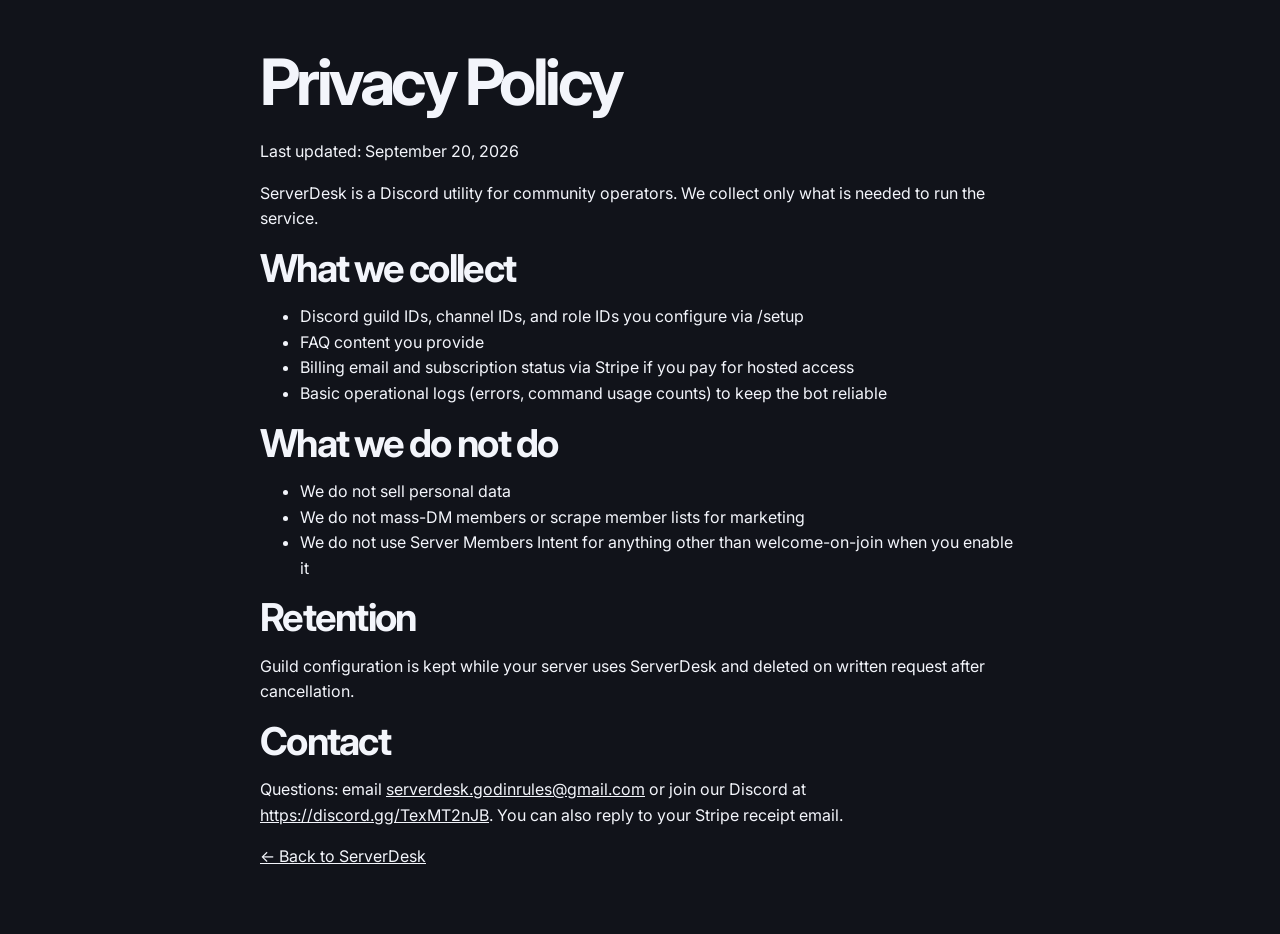
==== privacy.html @ 5774e43e "Ship landing audit fixes: clearer hero, hosted setup steps, trust footer - Hero: paid courses/cohort" ====
<!doctype html>
<html lang="en"><head><meta charset="utf-8"><meta name="viewport" content="width=device-width, initial-scale=1">
<title>ServerDesk Privacy Policy</title>
<link rel="preconnect" href="https://fonts.googleapis.com">
<link rel="preconnect" href="https://fonts.gstatic.com" crossorigin>
<link href="https://fonts.googleapis.com/css2?family=Inter:wght@400;500;600;700;800&display=swap" rel="stylesheet">
<link rel="stylesheet" href="styles.css"></head>
<body><main class="container narrow" style="padding:48px 0">
<h1>Privacy Policy</h1>
<p>Last updated: September 20, 2026</p>
<p>ServerDesk is a Discord utility for community operators. We collect only what is needed to run the service.</p>
<h2>What we collect</h2>
<ul>
<li>Discord guild IDs, channel IDs, and role IDs you configure via /setup</li>
<li>FAQ content you provide</li>
<li>Billing email and subscription status via Stripe if you pay for hosted access</li>
<li>Basic operational logs (errors, command usage counts) to keep the bot reliable</li>
</ul>
<h2>What we do not do</h2>
<ul>
<li>We do not sell personal data</li>
<li>We do not mass-DM members or scrape member lists for marketing</li>
<li>We do not use Server Members Intent for anything other than welcome-on-join when you enable it</li>
</ul>
<h2>Retention</h2>
<p>Guild configuration is kept while your server uses ServerDesk and deleted on written request after cancellation.</p>
<h2>Contact</h2>
<p>Questions: email <a href="mailto:serverdesk.godinrules@gmail.com">serverdesk.godinrules@gmail.com</a> or join our Discord at <a href="https://discord.gg/TexMT2nJB">https://discord.gg/TexMT2nJB</a>. You can also reply to your Stripe receipt email.</p>
<p><a href="/">← Back to ServerDesk</a></p>
</main></body></html>
---- styles.css ----
@import url('https://fonts.googleapis.com/css2?family=Inter:wght@400;500;600;700;800&display=swap');

:root {
  --bg: #11131a;
  --bg-soft: #171a24;
  --surface: #202431;
  --surface-raised: #262b3a;
  --text: #f3f5fb;
  --muted: #a9b0c2;
  --subtle: #7f879c;
  --line: rgba(211, 218, 239, .12);
  --purple: #9b8afb;
  --purple-bright: #b8a9ff;
  --blue: #7eacff;
  --green: #7ed9ba;
  --max-width: 1120px;
}

* { box-sizing: border-box; }
html { scroll-behavior: smooth; }
body {
  margin: 0;
  background: var(--bg);
  color: var(--text);
  font-family: Inter, ui-sans-serif, system-ui, -apple-system, BlinkMacSystemFont, "Segoe UI", sans-serif;
  line-height: 1.6;
  -webkit-font-smoothing: antialiased;
}
a { color: inherit; }
.container { width: min(var(--max-width), calc(100% - 48px)); margin: 0 auto; }
.narrow { max-width: 760px; }

.site-header { border-bottom: 1px solid var(--line); }
.nav-wrap, .footer-wrap { display: flex; align-items: center; justify-content: space-between; min-height: 76px; }
.brand { display: inline-flex; align-items: center; gap: 10px; color: var(--text); font-weight: 750; letter-spacing: -.02em; text-decoration: none; }
.brand-mark { display: grid; place-items: center; width: 30px; height: 30px; border-radius: 9px; background: var(--purple); color: #171424; font-size: 17px; font-weight: 900; }
.nav-link, .text-link { color: var(--muted); text-decoration: none; font-size: .92rem; }
.nav-link:hover, .text-link:hover { color: var(--text); }

.hero { padding: 72px 0 96px; overflow: hidden; }
.hero-grid { display: grid; grid-template-columns: minmax(0, 1fr) minmax(360px, .86fr); align-items: center; gap: 76px; }
.eyebrow { margin: 0 0 16px; color: var(--purple-bright); font-size: .76rem; font-weight: 800; letter-spacing: .12em; text-transform: uppercase; }
.status-dot { display: inline-block; width: 7px; height: 7px; margin: 0 8px 1px 0; border-radius: 50%; background: var(--green); box-shadow: 0 0 0 4px rgba(126, 217, 186, .1); }
h1, h2, h3, p { margin-top: 0; }
h1 { max-width: 680px; margin-bottom: 24px; font-size: clamp(2.6rem, 5vw, 4rem); line-height: 1.05; letter-spacing: -.055em; }
h2 { margin-bottom: 16px; font-size: clamp(2rem, 3vw, 3rem); line-height: 1.05; letter-spacing: -.045em; }
h3 { margin-bottom: 8px; font-size: 1.05rem; letter-spacing: -.02em; }
.accent-text { color: var(--purple-bright); }
.lede { max-width: 570px; margin-bottom: 32px; color: var(--muted); font-size: 1.16rem; line-height: 1.65; }
.hero-actions { display: flex; align-items: center; flex-wrap: wrap; gap: 22px; }
.button { display: inline-flex; align-items: center; justify-content: center; gap: 14px; min-height: 50px; padding: 13px 20px; border: 1px solid transparent; border-radius: 10px; font-weight: 750; text-decoration: none; transition: transform .2s ease, background .2s ease, border-color .2s ease; }
.button:hover { transform: translateY(-2px); }
.button-primary { background: var(--purple); color: #171424; box-shadow: 0 10px 25px rgba(155, 138, 251, .14); }
.button-primary:hover { background: var(--purple-bright); }
.button-light { background: var(--text); color: #171424; }
.button-light:hover { background: white; }
.fine-print { margin: 16px 0 0; color: var(--subtle); font-size: .8rem; }

.product-card { position: relative; padding: 0 22px 22px; border: 1px solid var(--line); border-radius: 16px; background: var(--surface); box-shadow: 0 25px 80px rgba(0, 0, 0, .24); transform: rotate(1.5deg); }
.product-card::after { position: absolute; z-index: -1; right: -16px; bottom: -16px; width: 75%; height: 75%; border: 1px solid rgba(155, 138, 251, .14); border-radius: 16px; content: ""; }
.card-window-bar { display: flex; align-items: center; gap: 7px; height: 52px; border-bottom: 1px solid var(--line); color: var(--subtle); font-size: .76rem; }
.window-dot { width: 8px; height: 8px; border-radius: 50%; }
.window-dot.red { background: #e48195; }.window-dot.yellow { background: #e8c177; }.window-dot.green { background: #83d4ae; }
.window-title { margin-left: 11px; font-weight: 650; }
.message { display: flex; gap: 12px; padding: 19px 0 0; font-size: .84rem; }
.message p { margin: 3px 0 0; color: var(--muted); line-height: 1.5; }
.message b { color: var(--purple-bright); font-weight: 650; }
.message strong { font-size: .81rem; }.message-time { margin-left: 7px; color: var(--subtle); font-size: .67rem; }
.message-muted { opacity: .86; }.message-reply { padding-bottom: 20px; }
.avatar { display: grid; flex: 0 0 30px; place-items: center; width: 30px; height: 30px; border-radius: 9px; color: #171424; font-size: .78rem; font-weight: 850; }
.avatar-purple { background: var(--purple); }.avatar-blue { background: var(--blue); }
.command-bar { display: flex; align-items: center; gap: 9px; padding: 11px 12px; border: 1px solid var(--line); border-radius: 8px; color: var(--subtle); font-size: .74rem; }
.command-icon { color: var(--purple-bright); font-size: 1rem; }.command-hint { margin-left: auto; color: var(--purple-bright); }

.section { padding: 112px 0; }.section-soft { background: var(--bg-soft); }
.section-heading { max-width: 650px; margin-bottom: 46px; }.section-heading > p:last-child, .section-intro, .audience-grid p:not(.eyebrow) { color: var(--muted); font-size: 1.05rem; }
.feature-grid { display: grid; grid-template-columns: repeat(4, 1fr); gap: 16px; }
.feature-card { padding: 24px; border: 1px solid var(--line); border-radius: 13px; background: rgba(255, 255, 255, .018); }.feature-card p { margin-bottom: 0; color: var(--muted); font-size: .92rem; line-height: 1.65; }
.icon { display: grid; place-items: center; width: 38px; height: 38px; margin-bottom: 28px; border-radius: 10px; background: rgba(155, 138, 251, .13); color: var(--purple-bright); font-weight: 800; }.icon-faq { font-family: Georgia, serif; font-size: 1.3rem; }.icon-ask { color: var(--blue); background: rgba(126, 172, 255, .12); }.icon-setup { color: var(--green); background: rgba(126, 217, 186, .12); }
code { padding: 2px 6px; border-radius: 5px; background: rgba(155, 138, 251, .12); color: var(--purple-bright); font-family: ui-monospace, SFMono-Regular, Menlo, monospace; font-size: .88em; }

.two-column { display: grid; grid-template-columns: .9fr 1fr; gap: 100px; align-items: center; }.section-intro { max-width: 490px; }
.boundary-list { border-top: 1px solid var(--line); }.boundary-item { display: flex; align-items: center; gap: 14px; padding: 17px 0; border-bottom: 1px solid var(--line); color: var(--muted); font-size: .95rem; }.check { display: grid; flex: 0 0 22px; place-items: center; width: 22px; height: 22px; border-radius: 50%; background: rgba(126, 217, 186, .12); color: var(--green); font-size: .8rem; font-weight: 800; }
.audience-grid { display: grid; grid-template-columns: 1.1fr .9fr; gap: 100px; align-items: center; }.audience-grid h2 { max-width: 520px; }.audience-grid p:not(.eyebrow) { max-width: 580px; }.audience-grid .eyebrow { color: var(--purple-bright); font-size: .76rem; font-weight: 800; letter-spacing: .12em; text-transform: uppercase; }.not-for-box { padding: 28px; border-left: 2px solid rgba(155, 138, 251, .6); background: rgba(255, 255, 255, .025); }.not-for-box p:not(.eyebrow) { margin-bottom: 0; font-size: .95rem; }

.pricing-section { padding-top: 0; }.pricing-card { display: grid; grid-template-columns: 1fr auto auto; align-items: center; gap: 42px; padding: 40px; border: 1px solid rgba(155, 138, 251, .4); border-radius: 16px; background: linear-gradient(120deg, rgba(155, 138, 251, .11), rgba(255, 255, 255, .025)); }.pricing-card h2 { margin-bottom: 8px; }.pricing-description { margin: 0; color: var(--muted); font-size: .93rem; }.price-block { display: flex; align-items: center; gap: 8px; white-space: nowrap; }.price { font-size: 3rem; font-weight: 800; letter-spacing: -.06em; }.per { color: var(--muted); font-size: .82rem; line-height: 1.3; }.pricing-cta { display: flex; flex-direction: column; align-items: flex-start; gap: 0; }.pricing-cta .fine-print { margin-top: 10px; max-width: 280px; }.self-host { margin: 17px 0 0; color: var(--subtle); text-align: center; font-size: .82rem; }.support-line { margin: 12px 0 0; color: var(--subtle); text-align: center; font-size: .82rem; }.support-line a { color: var(--muted); text-decoration: underline; text-underline-offset: 2px; }.support-line a:hover { color: var(--text); }
.getting-started { padding-top: 40px; }.steps { margin: 0 0 30px; padding: 0; list-style: none; }.steps li { display: flex; gap: 22px; padding: 19px 0; border-bottom: 1px solid var(--line); }.steps li > span { color: var(--purple-bright); font-family: ui-monospace, monospace; font-size: .8rem; }.steps strong { font-size: .97rem; }.steps p { margin: 3px 0 0; color: var(--muted); font-size: .88rem; }
.final-cta { padding: 96px 0; background: #242039; text-align: center; }.final-cta-inner h2 { margin: 0 auto 28px; max-width: 650px; }.final-cta .eyebrow { color: var(--purple-bright); }.final-cta .fine-print { margin-top: 14px; }
.site-footer { border-top: 1px solid var(--line); padding: 28px 0; }
.footer-wrap { align-items: flex-start; min-height: auto; gap: 32px; }
.footer-brand { display: flex; flex-direction: column; gap: 8px; }
.footer-made { margin: 0; color: var(--subtle); font-size: .78rem; }
.footer-meta { display: flex; flex-direction: column; gap: 6px; text-align: right; margin-left: auto; }
.footer-links, .footer-support, .footer-note { margin: 0; color: var(--subtle); font-size: .75rem; }
.footer-links a, .footer-support a { color: var(--muted); text-decoration: none; }
.footer-links a:hover, .footer-support a:hover { color: var(--text); }

@media (max-width: 900px) {
  .hero-grid { gap: 50px; }.feature-grid { grid-template-columns: repeat(2, 1fr); }.two-column, .audience-grid { gap: 55px; }.pricing-card { grid-template-columns: 1fr auto; }.pricing-card .pricing-cta { grid-column: 1 / -1; }
}
@media (max-width: 680px) {
  .container { width: min(100% - 32px, var(--max-width)); }.nav-wrap { min-height: 66px; }.nav-link { display: none; }
  .hero { padding: 56px 0 72px; }.hero-grid { display: block; }.hero-copy { margin-bottom: 62px; } h1 { font-size: clamp(2.4rem, 12vw, 3.4rem); }.lede { font-size: 1.04rem; }.hero-actions { align-items: flex-start; flex-direction: column; gap: 18px; }.product-card { margin: 0 5px; transform: none; }.product-card::after { display: none; }
  .section { padding: 78px 0; }.section-heading { margin-bottom: 30px; }.feature-grid, .two-column, .audience-grid { grid-template-columns: 1fr; gap: 34px; }.feature-card { padding: 22px; }.icon { margin-bottom: 20px; }
  .pricing-section { padding-top: 0; }.pricing-card { grid-template-columns: 1fr; gap: 24px; padding: 28px; }.pricing-card .pricing-cta { grid-column: auto; }.price-block { order: -1; }.price { font-size: 2.7rem; }.getting-started { padding-top: 28px; }.final-cta { padding: 76px 0; }.footer-wrap { align-items: flex-start; flex-direction: column; justify-content: center; gap: 18px; padding: 8px 0; }.footer-meta { text-align: left; margin-left: 0; }
}
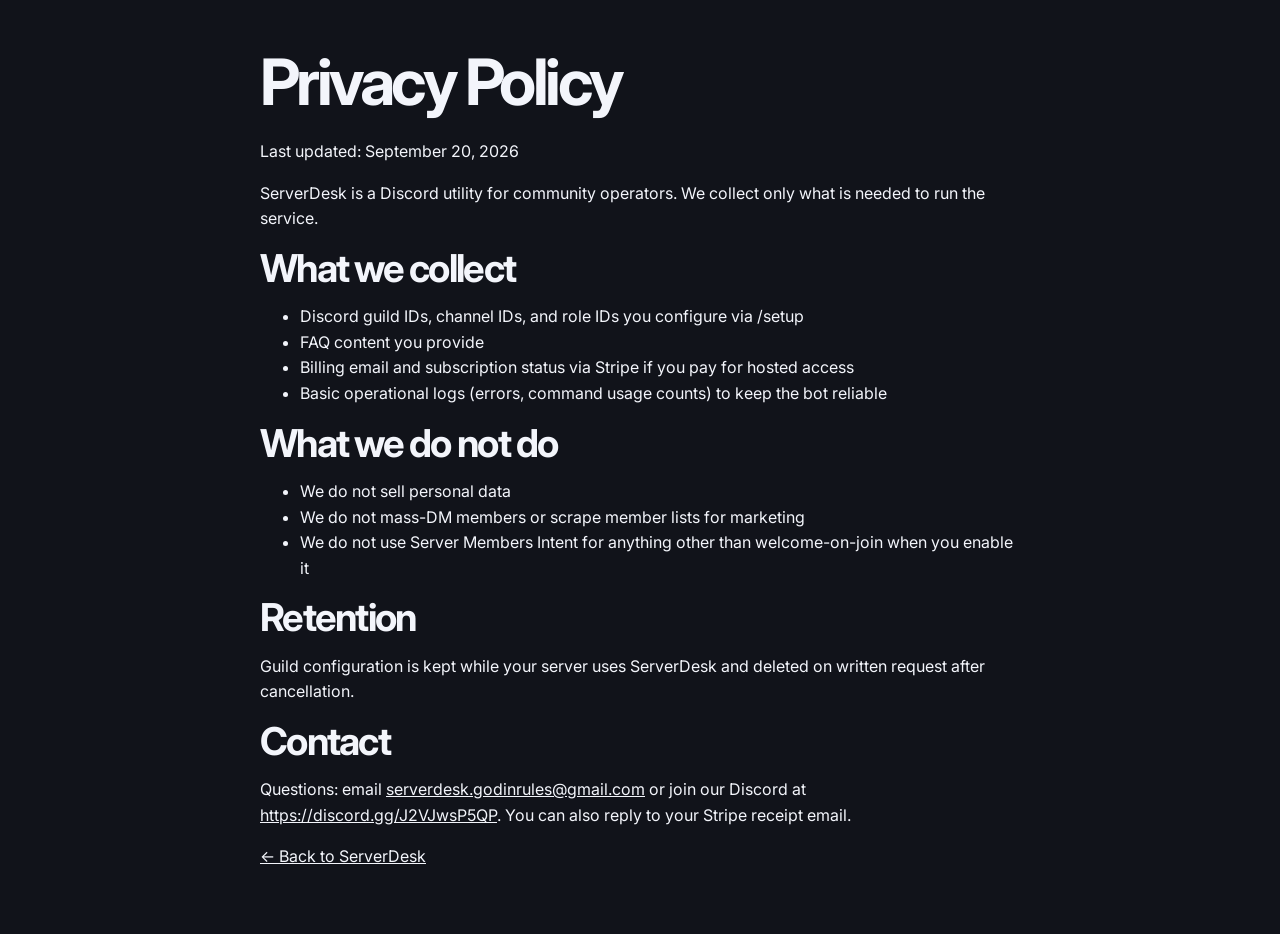
==== commit 02065ebc: "Swap Discord support invite to permanent never-expire link Replace discord.gg/TexMT2nJB (expires Oct" ====
--- a/privacy.html
+++ b/privacy.html
@@ -25,6 +25,6 @@
 <h2>Retention</h2>
 <p>Guild configuration is kept while your server uses ServerDesk and deleted on written request after cancellation.</p>
 <h2>Contact</h2>
-<p>Questions: email <a href="mailto:serverdesk.godinrules@gmail.com">serverdesk.godinrules@gmail.com</a> or join our Discord at <a href="https://discord.gg/TexMT2nJB">https://discord.gg/TexMT2nJB</a>. You can also reply to your Stripe receipt email.</p>
+<p>Questions: email <a href="mailto:serverdesk.godinrules@gmail.com">serverdesk.godinrules@gmail.com</a> or join our Discord at <a href="https://discord.gg/J2VJwsP5QP">https://discord.gg/J2VJwsP5QP</a>. You can also reply to your Stripe receipt email.</p>
 <p><a href="/">← Back to ServerDesk</a></p>
 </main></body></html>
--- a/styles.css
+++ b/styles.css
@@ -1,5 +1,3 @@
-@import url('https://fonts.googleapis.com/css2?family=Inter:wght@400;500;600;700;800&display=swap');
-
 :root {
   --bg: #11131a;
   --bg-soft: #171a24;
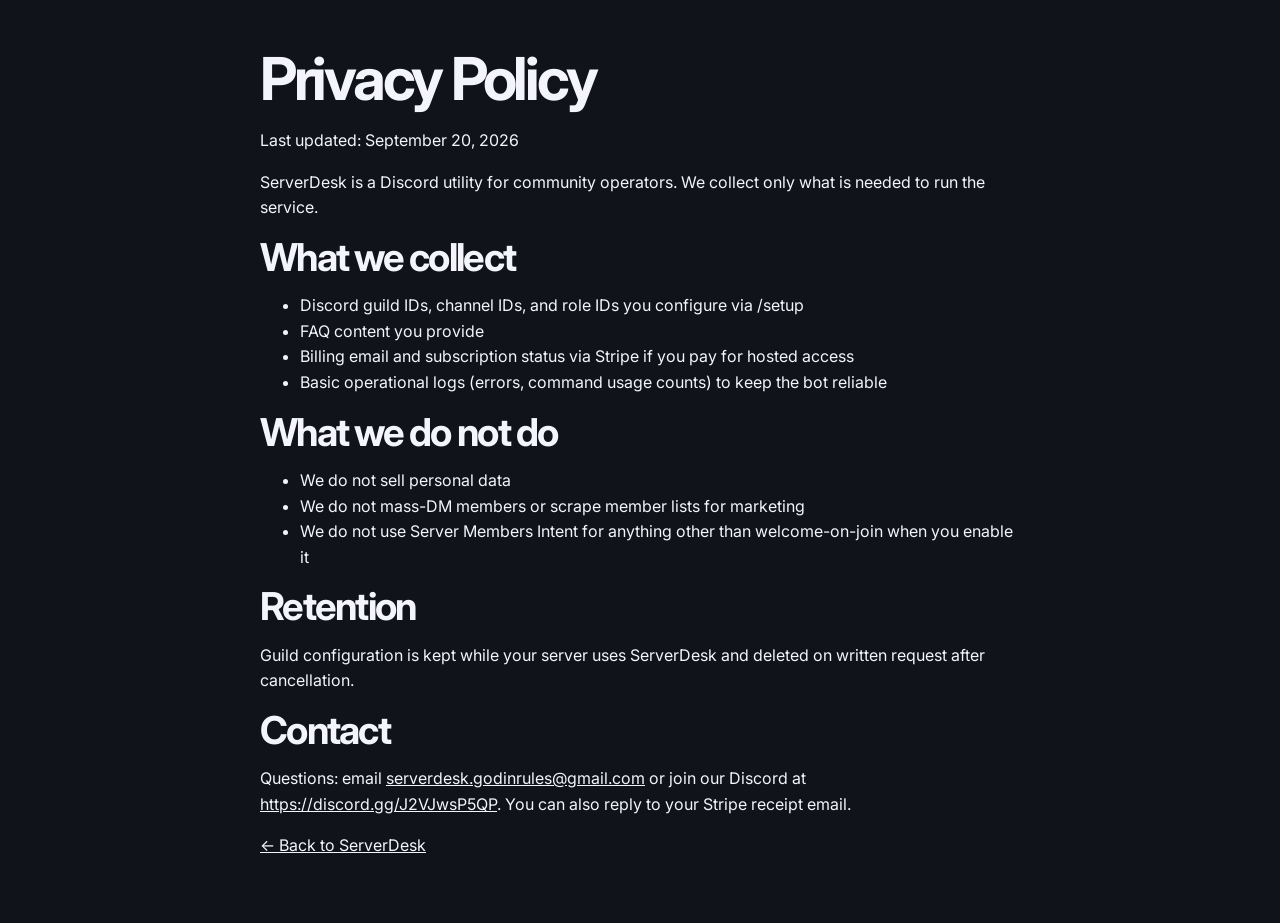
==== commit 571d7e4c: "Recheck #2: FAQ-only proof, favicon, drop dead self-host - Swap hero to tighter /faq-only crop (no D" ====
--- a/privacy.html
+++ b/privacy.html
@@ -4,6 +4,8 @@
 <link rel="preconnect" href="https://fonts.googleapis.com">
 <link rel="preconnect" href="https://fonts.gstatic.com" crossorigin>
 <link href="https://fonts.googleapis.com/css2?family=Inter:wght@400;500;600;700;800&display=swap" rel="stylesheet">
+<link rel="icon" href="/favicon.ico" sizes="any">
+<link rel="icon" href="/favicon.svg" type="image/svg+xml">
 <link rel="stylesheet" href="styles.css"></head>
 <body><main class="container narrow" style="padding:48px 0">
 <h1>Privacy Policy</h1>
--- a/styles.css
+++ b/styles.css
@@ -35,53 +35,43 @@
 .nav-link, .text-link { color: var(--muted); text-decoration: none; font-size: .92rem; }
 .nav-link:hover, .text-link:hover { color: var(--text); }
 
-.hero { padding: 72px 0 96px; overflow: hidden; }
-.hero-grid { display: grid; grid-template-columns: minmax(0, 1fr) minmax(360px, .86fr); align-items: center; gap: 76px; }
-.eyebrow { margin: 0 0 16px; color: var(--purple-bright); font-size: .76rem; font-weight: 800; letter-spacing: .12em; text-transform: uppercase; }
+.hero { padding: 56px 0 72px; overflow: hidden; }
+.hero-grid { display: grid; grid-template-columns: minmax(0, 1fr) minmax(400px, 1fr); align-items: center; gap: 56px; }
+.eyebrow { margin: 0 0 14px; color: var(--purple-bright); font-size: .76rem; font-weight: 800; letter-spacing: .12em; text-transform: uppercase; }
 .status-dot { display: inline-block; width: 7px; height: 7px; margin: 0 8px 1px 0; border-radius: 50%; background: var(--green); box-shadow: 0 0 0 4px rgba(126, 217, 186, .1); }
 h1, h2, h3, p { margin-top: 0; }
-h1 { max-width: 680px; margin-bottom: 24px; font-size: clamp(2.6rem, 5vw, 4rem); line-height: 1.05; letter-spacing: -.055em; }
-h2 { margin-bottom: 16px; font-size: clamp(2rem, 3vw, 3rem); line-height: 1.05; letter-spacing: -.045em; }
+h1 { max-width: 680px; margin-bottom: 18px; font-size: clamp(2.4rem, 5vw, 3.7rem); line-height: 1.05; letter-spacing: -.055em; }
+h2 { margin-bottom: 16px; font-size: clamp(1.85rem, 3vw, 2.8rem); line-height: 1.05; letter-spacing: -.045em; }
 h3 { margin-bottom: 8px; font-size: 1.05rem; letter-spacing: -.02em; }
 .accent-text { color: var(--purple-bright); }
-.lede { max-width: 570px; margin-bottom: 32px; color: var(--muted); font-size: 1.16rem; line-height: 1.65; }
-.hero-actions { display: flex; align-items: center; flex-wrap: wrap; gap: 22px; }
+.lede { max-width: 570px; margin-bottom: 24px; color: var(--muted); font-size: 1.12rem; line-height: 1.65; }
+.hero-actions { display: flex; align-items: center; flex-wrap: wrap; gap: 18px; }
 .button { display: inline-flex; align-items: center; justify-content: center; gap: 14px; min-height: 50px; padding: 13px 20px; border: 1px solid transparent; border-radius: 10px; font-weight: 750; text-decoration: none; transition: transform .2s ease, background .2s ease, border-color .2s ease; }
 .button:hover { transform: translateY(-2px); }
 .button-primary { background: var(--purple); color: #171424; box-shadow: 0 10px 25px rgba(155, 138, 251, .14); }
 .button-primary:hover { background: var(--purple-bright); }
 .button-light { background: var(--text); color: #171424; }
 .button-light:hover { background: white; }
-.fine-print { margin: 16px 0 0; color: var(--subtle); font-size: .8rem; }
+.fine-print { margin: 14px 0 0; color: var(--subtle); font-size: .8rem; }
 
-.product-card { position: relative; padding: 0 22px 22px; border: 1px solid var(--line); border-radius: 16px; background: var(--surface); box-shadow: 0 25px 80px rgba(0, 0, 0, .24); transform: rotate(1.5deg); }
+.product-card { position: relative; margin: 0; padding: 10px; border: 1px solid var(--line); border-radius: 16px; background: var(--surface); box-shadow: 0 25px 80px rgba(0, 0, 0, .24); transform: rotate(1.5deg); }
 .product-card::after { position: absolute; z-index: -1; right: -16px; bottom: -16px; width: 75%; height: 75%; border: 1px solid rgba(155, 138, 251, .14); border-radius: 16px; content: ""; }
-.card-window-bar { display: flex; align-items: center; gap: 7px; height: 52px; border-bottom: 1px solid var(--line); color: var(--subtle); font-size: .76rem; }
-.window-dot { width: 8px; height: 8px; border-radius: 50%; }
-.window-dot.red { background: #e48195; }.window-dot.yellow { background: #e8c177; }.window-dot.green { background: #83d4ae; }
-.window-title { margin-left: 11px; font-weight: 650; }
-.message { display: flex; gap: 12px; padding: 19px 0 0; font-size: .84rem; }
-.message p { margin: 3px 0 0; color: var(--muted); line-height: 1.5; }
-.message b { color: var(--purple-bright); font-weight: 650; }
-.message strong { font-size: .81rem; }.message-time { margin-left: 7px; color: var(--subtle); font-size: .67rem; }
-.message-muted { opacity: .86; }.message-reply { padding-bottom: 20px; }
-.avatar { display: grid; flex: 0 0 30px; place-items: center; width: 30px; height: 30px; border-radius: 9px; color: #171424; font-size: .78rem; font-weight: 850; }
-.avatar-purple { background: var(--purple); }.avatar-blue { background: var(--blue); }
-.command-bar { display: flex; align-items: center; gap: 9px; padding: 11px 12px; border: 1px solid var(--line); border-radius: 8px; color: var(--subtle); font-size: .74rem; }
-.command-icon { color: var(--purple-bright); font-size: 1rem; }.command-hint { margin-left: auto; color: var(--purple-bright); }
+.proof-card { max-width: none; }
+.proof-shot { display: block; width: 100%; max-width: 100%; height: auto; min-height: 220px; border-radius: 10px; border: 1px solid rgba(211, 218, 239, .08); background: #1e1f22; object-fit: contain; }
+.proof-caption { margin: 12px 6px 4px; color: var(--muted); font-size: .82rem; line-height: 1.45; text-align: left; }
 
 .section { padding: 112px 0; }.section-soft { background: var(--bg-soft); }
 .section-heading { max-width: 650px; margin-bottom: 46px; }.section-heading > p:last-child, .section-intro, .audience-grid p:not(.eyebrow) { color: var(--muted); font-size: 1.05rem; }
 .feature-grid { display: grid; grid-template-columns: repeat(4, 1fr); gap: 16px; }
 .feature-card { padding: 24px; border: 1px solid var(--line); border-radius: 13px; background: rgba(255, 255, 255, .018); }.feature-card p { margin-bottom: 0; color: var(--muted); font-size: .92rem; line-height: 1.65; }
 .icon { display: grid; place-items: center; width: 38px; height: 38px; margin-bottom: 28px; border-radius: 10px; background: rgba(155, 138, 251, .13); color: var(--purple-bright); font-weight: 800; }.icon-faq { font-family: Georgia, serif; font-size: 1.3rem; }.icon-ask { color: var(--blue); background: rgba(126, 172, 255, .12); }.icon-setup { color: var(--green); background: rgba(126, 217, 186, .12); }
-code { padding: 2px 6px; border-radius: 5px; background: rgba(155, 138, 251, .12); color: var(--purple-bright); font-family: ui-monospace, SFMono-Regular, Menlo, monospace; font-size: .88em; }
+code { padding: 2px 6px; border-radius: 5px; background: rgba(155, 138, 251, .12); color: var(--purple-bright); font-family: ui-monospace, SFMono-Regular, Menlo, monospace; font-size: .88em; word-break: break-word; }
 
 .two-column { display: grid; grid-template-columns: .9fr 1fr; gap: 100px; align-items: center; }.section-intro { max-width: 490px; }
 .boundary-list { border-top: 1px solid var(--line); }.boundary-item { display: flex; align-items: center; gap: 14px; padding: 17px 0; border-bottom: 1px solid var(--line); color: var(--muted); font-size: .95rem; }.check { display: grid; flex: 0 0 22px; place-items: center; width: 22px; height: 22px; border-radius: 50%; background: rgba(126, 217, 186, .12); color: var(--green); font-size: .8rem; font-weight: 800; }
 .audience-grid { display: grid; grid-template-columns: 1.1fr .9fr; gap: 100px; align-items: center; }.audience-grid h2 { max-width: 520px; }.audience-grid p:not(.eyebrow) { max-width: 580px; }.audience-grid .eyebrow { color: var(--purple-bright); font-size: .76rem; font-weight: 800; letter-spacing: .12em; text-transform: uppercase; }.not-for-box { padding: 28px; border-left: 2px solid rgba(155, 138, 251, .6); background: rgba(255, 255, 255, .025); }.not-for-box p:not(.eyebrow) { margin-bottom: 0; font-size: .95rem; }
 
-.pricing-section { padding-top: 0; }.pricing-card { display: grid; grid-template-columns: 1fr auto auto; align-items: center; gap: 42px; padding: 40px; border: 1px solid rgba(155, 138, 251, .4); border-radius: 16px; background: linear-gradient(120deg, rgba(155, 138, 251, .11), rgba(255, 255, 255, .025)); }.pricing-card h2 { margin-bottom: 8px; }.pricing-description { margin: 0; color: var(--muted); font-size: .93rem; }.price-block { display: flex; align-items: center; gap: 8px; white-space: nowrap; }.price { font-size: 3rem; font-weight: 800; letter-spacing: -.06em; }.per { color: var(--muted); font-size: .82rem; line-height: 1.3; }.pricing-cta { display: flex; flex-direction: column; align-items: flex-start; gap: 0; }.pricing-cta .fine-print { margin-top: 10px; max-width: 280px; }.self-host { margin: 17px 0 0; color: var(--subtle); text-align: center; font-size: .82rem; }.support-line { margin: 12px 0 0; color: var(--subtle); text-align: center; font-size: .82rem; }.support-line a { color: var(--muted); text-decoration: underline; text-underline-offset: 2px; }.support-line a:hover { color: var(--text); }
+.pricing-section { padding-top: 0; }.pricing-card { display: grid; grid-template-columns: 1fr auto auto; align-items: center; gap: 42px; padding: 40px; border: 1px solid rgba(155, 138, 251, .4); border-radius: 16px; background: linear-gradient(120deg, rgba(155, 138, 251, .11), rgba(255, 255, 255, .025)); }.pricing-card h2 { margin-bottom: 8px; }.pricing-description { margin: 0; color: var(--muted); font-size: .93rem; }.price-block { display: flex; align-items: center; gap: 8px; white-space: nowrap; }.price { font-size: 3rem; font-weight: 800; letter-spacing: -.06em; }.per { color: var(--muted); font-size: .82rem; line-height: 1.3; }.pricing-cta { display: flex; flex-direction: column; align-items: flex-start; gap: 0; }.pricing-cta .fine-print { margin-top: 10px; max-width: 280px; }.support-line { margin: 18px 0 0; color: var(--subtle); text-align: center; font-size: .82rem; }.support-line a { color: var(--muted); text-decoration: underline; text-underline-offset: 2px; }.support-line a:hover { color: var(--text); }
 .getting-started { padding-top: 40px; }.steps { margin: 0 0 30px; padding: 0; list-style: none; }.steps li { display: flex; gap: 22px; padding: 19px 0; border-bottom: 1px solid var(--line); }.steps li > span { color: var(--purple-bright); font-family: ui-monospace, monospace; font-size: .8rem; }.steps strong { font-size: .97rem; }.steps p { margin: 3px 0 0; color: var(--muted); font-size: .88rem; }
 .final-cta { padding: 96px 0; background: #242039; text-align: center; }.final-cta-inner h2 { margin: 0 auto 28px; max-width: 650px; }.final-cta .eyebrow { color: var(--purple-bright); }.final-cta .fine-print { margin-top: 14px; }
 .site-footer { border-top: 1px solid var(--line); padding: 28px 0; }
@@ -93,12 +83,46 @@
 .footer-links a, .footer-support a { color: var(--muted); text-decoration: none; }
 .footer-links a:hover, .footer-support a:hover { color: var(--text); }
 
+/* Inner pages (/setup, /privacy, /terms) */
+.page-content { padding: 40px 0 64px; overflow-wrap: anywhere; }
+.page-content h1 { font-size: clamp(1.9rem, 6vw, 2.6rem); margin-bottom: 16px; }
+.page-content h2 { font-size: clamp(1.25rem, 3.5vw, 1.6rem); margin: 28px 0 12px; letter-spacing: -.03em; }
+.page-content ol, .page-content ul { padding-left: 1.25rem; }
+.page-content li { margin-bottom: 10px; color: var(--muted); }
+.page-content li strong { color: var(--text); }
+.page-content a:not(.button):not(.brand):not(.text-link) { color: var(--purple-bright); }
+.page-links { margin-top: 32px; color: var(--subtle); font-size: .9rem; }
+.setup-cmd, .page-content pre {
+  margin: 12px 0 0;
+  padding: 14px 16px;
+  border-radius: 10px;
+  border: 1px solid var(--line);
+  background: var(--surface);
+  overflow-x: auto;
+  max-width: 100%;
+}
+.setup-cmd code, .page-content pre code {
+  display: block;
+  padding: 0;
+  background: transparent;
+  color: var(--text);
+  font-size: .82rem;
+  line-height: 1.55;
+  white-space: pre-wrap;
+  overflow-wrap: anywhere;
+  word-break: break-word;
+}
+
 @media (max-width: 900px) {
-  .hero-grid { gap: 50px; }.feature-grid { grid-template-columns: repeat(2, 1fr); }.two-column, .audience-grid { gap: 55px; }.pricing-card { grid-template-columns: 1fr auto; }.pricing-card .pricing-cta { grid-column: 1 / -1; }
+  .hero-grid { gap: 40px; grid-template-columns: minmax(0, 1fr) minmax(320px, 1fr); }.feature-grid { grid-template-columns: repeat(2, 1fr); }.two-column, .audience-grid { gap: 55px; }.pricing-card { grid-template-columns: 1fr auto; }.pricing-card .pricing-cta { grid-column: 1 / -1; }
 }
 @media (max-width: 680px) {
   .container { width: min(100% - 32px, var(--max-width)); }.nav-wrap { min-height: 66px; }.nav-link { display: none; }
-  .hero { padding: 56px 0 72px; }.hero-grid { display: block; }.hero-copy { margin-bottom: 62px; } h1 { font-size: clamp(2.4rem, 12vw, 3.4rem); }.lede { font-size: 1.04rem; }.hero-actions { align-items: flex-start; flex-direction: column; gap: 18px; }.product-card { margin: 0 5px; transform: none; }.product-card::after { display: none; }
+  .hero { padding: 40px 0 56px; }.hero-grid { display: block; }.hero-copy { margin-bottom: 36px; } h1 { font-size: clamp(2.1rem, 11vw, 3rem); }.lede { font-size: 1.02rem; margin-bottom: 20px; }.hero-actions { align-items: flex-start; flex-direction: column; gap: 14px; }.product-card { margin: 0; transform: none; }.product-card::after { display: none; }.proof-shot { min-height: 160px; }.proof-caption { margin: 10px 2px 2px; }
   .section { padding: 78px 0; }.section-heading { margin-bottom: 30px; }.feature-grid, .two-column, .audience-grid { grid-template-columns: 1fr; gap: 34px; }.feature-card { padding: 22px; }.icon { margin-bottom: 20px; }
   .pricing-section { padding-top: 0; }.pricing-card { grid-template-columns: 1fr; gap: 24px; padding: 28px; }.pricing-card .pricing-cta { grid-column: auto; }.price-block { order: -1; }.price { font-size: 2.7rem; }.getting-started { padding-top: 28px; }.final-cta { padding: 76px 0; }.footer-wrap { align-items: flex-start; flex-direction: column; justify-content: center; gap: 18px; padding: 8px 0; }.footer-meta { text-align: left; margin-left: 0; }
+  .page-content { padding: 28px 0 48px; }
+  .page-content h1 { font-size: clamp(1.7rem, 8vw, 2.2rem); }
+  .page-content h2 { font-size: 1.2rem; margin-top: 24px; }
+  .setup-cmd code, .page-content pre code { font-size: .78rem; }
 }
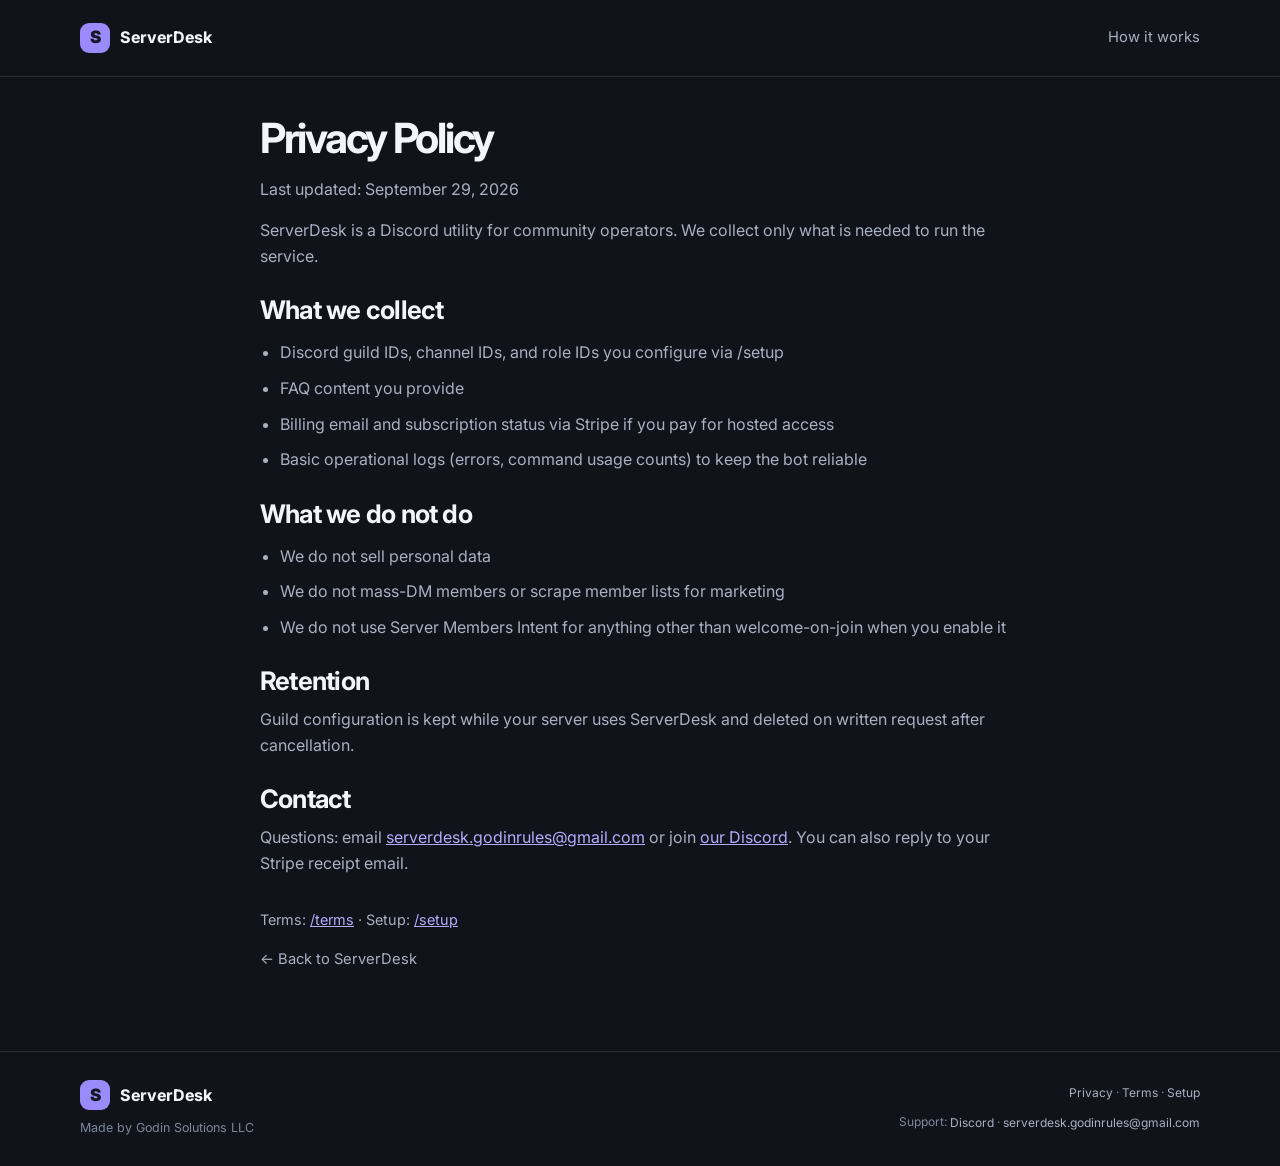
==== commit 1b8c57aa: "FIX ALL: refund/cancel/Carol trust, 24h invite, proof + OG - Hero proof: Chief proof-faq-avatar at 2" ====
--- a/privacy.html
+++ b/privacy.html
@@ -1,32 +1,66 @@
 <!doctype html>
-<html lang="en"><head><meta charset="utf-8"><meta name="viewport" content="width=device-width, initial-scale=1">
-<title>ServerDesk Privacy Policy</title>
-<link rel="preconnect" href="https://fonts.googleapis.com">
-<link rel="preconnect" href="https://fonts.gstatic.com" crossorigin>
-<link href="https://fonts.googleapis.com/css2?family=Inter:wght@400;500;600;700;800&display=swap" rel="stylesheet">
-<link rel="icon" href="/favicon.ico" sizes="any">
-<link rel="icon" href="/favicon.svg" type="image/svg+xml">
-<link rel="stylesheet" href="styles.css"></head>
-<body><main class="container narrow" style="padding:48px 0">
-<h1>Privacy Policy</h1>
-<p>Last updated: September 20, 2026</p>
-<p>ServerDesk is a Discord utility for community operators. We collect only what is needed to run the service.</p>
-<h2>What we collect</h2>
-<ul>
-<li>Discord guild IDs, channel IDs, and role IDs you configure via /setup</li>
-<li>FAQ content you provide</li>
-<li>Billing email and subscription status via Stripe if you pay for hosted access</li>
-<li>Basic operational logs (errors, command usage counts) to keep the bot reliable</li>
-</ul>
-<h2>What we do not do</h2>
-<ul>
-<li>We do not sell personal data</li>
-<li>We do not mass-DM members or scrape member lists for marketing</li>
-<li>We do not use Server Members Intent for anything other than welcome-on-join when you enable it</li>
-</ul>
-<h2>Retention</h2>
-<p>Guild configuration is kept while your server uses ServerDesk and deleted on written request after cancellation.</p>
-<h2>Contact</h2>
-<p>Questions: email <a href="mailto:serverdesk.godinrules@gmail.com">serverdesk.godinrules@gmail.com</a> or join our Discord at <a href="https://discord.gg/J2VJwsP5QP">https://discord.gg/J2VJwsP5QP</a>. You can also reply to your Stripe receipt email.</p>
-<p><a href="/">← Back to ServerDesk</a></p>
-</main></body></html>
+<html lang="en">
+<head>
+  <meta charset="utf-8">
+  <meta name="viewport" content="width=device-width, initial-scale=1">
+  <meta name="description" content="Privacy policy for ServerDesk — Discord utility for paid communities.">
+  <title>ServerDesk Privacy Policy</title>
+  <link rel="canonical" href="https://serverdesk-landing.onrender.com/privacy">
+  <link rel="icon" href="/favicon.ico" sizes="any">
+  <link rel="icon" href="/favicon.svg" type="image/svg+xml">
+  <link rel="apple-touch-icon" href="/apple-touch-icon.png">
+  <link rel="preconnect" href="https://fonts.googleapis.com">
+  <link rel="preconnect" href="https://fonts.gstatic.com" crossorigin>
+  <link href="https://fonts.googleapis.com/css2?family=Inter:wght@400;500;600;700;800&display=swap" rel="stylesheet">
+  <link rel="stylesheet" href="styles.css">
+</head>
+<body>
+  <header class="site-header">
+    <div class="container nav-wrap">
+      <a class="brand" href="/" aria-label="ServerDesk home">
+        <span class="brand-mark" aria-hidden="true">S</span>
+        <span>ServerDesk</span>
+      </a>
+      <a class="nav-link" href="/#how-it-works">How it works</a>
+    </div>
+  </header>
+
+  <main class="container narrow page-content">
+    <h1>Privacy Policy</h1>
+    <p>Last updated: September 29, 2026</p>
+    <p>ServerDesk is a Discord utility for community operators. We collect only what is needed to run the service.</p>
+    <h2>What we collect</h2>
+    <ul>
+      <li>Discord guild IDs, channel IDs, and role IDs you configure via /setup</li>
+      <li>FAQ content you provide</li>
+      <li>Billing email and subscription status via Stripe if you pay for hosted access</li>
+      <li>Basic operational logs (errors, command usage counts) to keep the bot reliable</li>
+    </ul>
+    <h2>What we do not do</h2>
+    <ul>
+      <li>We do not sell personal data</li>
+      <li>We do not mass-DM members or scrape member lists for marketing</li>
+      <li>We do not use Server Members Intent for anything other than welcome-on-join when you enable it</li>
+    </ul>
+    <h2>Retention</h2>
+    <p>Guild configuration is kept while your server uses ServerDesk and deleted on written request after cancellation.</p>
+    <h2>Contact</h2>
+    <p>Questions: email <a href="mailto:serverdesk.godinrules@gmail.com">serverdesk.godinrules@gmail.com</a> or join <a href="https://discord.gg/J2VJwsP5QP">our Discord</a>. You can also reply to your Stripe receipt email.</p>
+    <p class="page-links">Terms: <a href="/terms">/terms</a> · Setup: <a href="/setup">/setup</a></p>
+    <p><a class="text-link" href="/">← Back to ServerDesk</a></p>
+  </main>
+
+  <footer class="site-footer">
+    <div class="container footer-wrap">
+      <div class="footer-brand">
+        <div class="brand"><span class="brand-mark" aria-hidden="true">S</span><span>ServerDesk</span></div>
+        <p class="footer-made">Made by Godin Solutions LLC</p>
+      </div>
+      <div class="footer-meta">
+        <p class="footer-links"><a href="/privacy">Privacy</a> · <a href="/terms">Terms</a> · <a href="/setup">Setup</a></p>
+        <p class="footer-support">Support: <a href="https://discord.gg/J2VJwsP5QP">Discord</a> · <a href="mailto:serverdesk.godinrules@gmail.com">serverdesk.godinrules@gmail.com</a></p>
+      </div>
+    </div>
+  </footer>
+</body>
+</html>
--- a/styles.css
+++ b/styles.css
@@ -54,33 +54,94 @@
 .button-light:hover { background: white; }
 .fine-print { margin: 14px 0 0; color: var(--subtle); font-size: .8rem; }
 
+/* Mobile CTA short label */
+.cta-short { display: none; }
+.cta-full { display: inline; }
+.cta-buy { gap: 10px; text-align: center; }
+
 .product-card { position: relative; margin: 0; padding: 10px; border: 1px solid var(--line); border-radius: 16px; background: var(--surface); box-shadow: 0 25px 80px rgba(0, 0, 0, .24); transform: rotate(1.5deg); }
 .product-card::after { position: absolute; z-index: -1; right: -16px; bottom: -16px; width: 75%; height: 75%; border: 1px solid rgba(155, 138, 251, .14); border-radius: 16px; content: ""; }
 .proof-card { max-width: none; }
-.proof-shot { display: block; width: 100%; max-width: 100%; height: auto; min-height: 220px; border-radius: 10px; border: 1px solid rgba(211, 218, 239, .08); background: #1e1f22; object-fit: contain; }
+.proof-shot {
+  display: block;
+  width: 100%;
+  max-width: 100%;
+  height: auto;
+  border-radius: 10px;
+  border: 1px solid rgba(155, 138, 251, .28);
+  outline: 1px solid rgba(211, 218, 239, .06);
+  outline-offset: 0;
+  background: transparent;
+  object-fit: contain;
+  box-shadow: 0 0 0 1px rgba(155, 138, 251, .08);
+}
 .proof-caption { margin: 12px 6px 4px; color: var(--muted); font-size: .82rem; line-height: 1.45; text-align: left; }
 
-.section { padding: 112px 0; }.section-soft { background: var(--bg-soft); }
-.section-heading { max-width: 650px; margin-bottom: 46px; }.section-heading > p:last-child, .section-intro, .audience-grid p:not(.eyebrow) { color: var(--muted); font-size: 1.05rem; }
+.section { padding: 112px 0; }
+.section-soft { background: var(--bg-soft); }
+.section-heading { max-width: 650px; margin-bottom: 46px; }
+.section-heading > p:last-child, .section-intro { color: var(--muted); font-size: 1.05rem; }
 .feature-grid { display: grid; grid-template-columns: repeat(4, 1fr); gap: 16px; }
-.feature-card { padding: 24px; border: 1px solid var(--line); border-radius: 13px; background: rgba(255, 255, 255, .018); }.feature-card p { margin-bottom: 0; color: var(--muted); font-size: .92rem; line-height: 1.65; }
-.icon { display: grid; place-items: center; width: 38px; height: 38px; margin-bottom: 28px; border-radius: 10px; background: rgba(155, 138, 251, .13); color: var(--purple-bright); font-weight: 800; }.icon-faq { font-family: Georgia, serif; font-size: 1.3rem; }.icon-ask { color: var(--blue); background: rgba(126, 172, 255, .12); }.icon-setup { color: var(--green); background: rgba(126, 217, 186, .12); }
-code { padding: 2px 6px; border-radius: 5px; background: rgba(155, 138, 251, .12); color: var(--purple-bright); font-family: ui-monospace, SFMono-Regular, Menlo, monospace; font-size: .88em; word-break: break-word; }
-
-.two-column { display: grid; grid-template-columns: .9fr 1fr; gap: 100px; align-items: center; }.section-intro { max-width: 490px; }
-.boundary-list { border-top: 1px solid var(--line); }.boundary-item { display: flex; align-items: center; gap: 14px; padding: 17px 0; border-bottom: 1px solid var(--line); color: var(--muted); font-size: .95rem; }.check { display: grid; flex: 0 0 22px; place-items: center; width: 22px; height: 22px; border-radius: 50%; background: rgba(126, 217, 186, .12); color: var(--green); font-size: .8rem; font-weight: 800; }
-.audience-grid { display: grid; grid-template-columns: 1.1fr .9fr; gap: 100px; align-items: center; }.audience-grid h2 { max-width: 520px; }.audience-grid p:not(.eyebrow) { max-width: 580px; }.audience-grid .eyebrow { color: var(--purple-bright); font-size: .76rem; font-weight: 800; letter-spacing: .12em; text-transform: uppercase; }.not-for-box { padding: 28px; border-left: 2px solid rgba(155, 138, 251, .6); background: rgba(255, 255, 255, .025); }.not-for-box p:not(.eyebrow) { margin-bottom: 0; font-size: .95rem; }
-
-.pricing-section { padding-top: 0; }.pricing-card { display: grid; grid-template-columns: 1fr auto auto; align-items: center; gap: 42px; padding: 40px; border: 1px solid rgba(155, 138, 251, .4); border-radius: 16px; background: linear-gradient(120deg, rgba(155, 138, 251, .11), rgba(255, 255, 255, .025)); }.pricing-card h2 { margin-bottom: 8px; }.pricing-description { margin: 0; color: var(--muted); font-size: .93rem; }.price-block { display: flex; align-items: center; gap: 8px; white-space: nowrap; }.price { font-size: 3rem; font-weight: 800; letter-spacing: -.06em; }.per { color: var(--muted); font-size: .82rem; line-height: 1.3; }.pricing-cta { display: flex; flex-direction: column; align-items: flex-start; gap: 0; }.pricing-cta .fine-print { margin-top: 10px; max-width: 280px; }.support-line { margin: 18px 0 0; color: var(--subtle); text-align: center; font-size: .82rem; }.support-line a { color: var(--muted); text-decoration: underline; text-underline-offset: 2px; }.support-line a:hover { color: var(--text); }
-.getting-started { padding-top: 40px; }.steps { margin: 0 0 30px; padding: 0; list-style: none; }.steps li { display: flex; gap: 22px; padding: 19px 0; border-bottom: 1px solid var(--line); }.steps li > span { color: var(--purple-bright); font-family: ui-monospace, monospace; font-size: .8rem; }.steps strong { font-size: .97rem; }.steps p { margin: 3px 0 0; color: var(--muted); font-size: .88rem; }
-.final-cta { padding: 96px 0; background: #242039; text-align: center; }.final-cta-inner h2 { margin: 0 auto 28px; max-width: 650px; }.final-cta .eyebrow { color: var(--purple-bright); }.final-cta .fine-print { margin-top: 14px; }
+.feature-card { padding: 24px; border: 1px solid var(--line); border-radius: 13px; background: rgba(255, 255, 255, .018); }
+.feature-card p { margin-bottom: 0; color: var(--muted); font-size: .92rem; line-height: 1.65; }
+.icon { display: grid; place-items: center; width: 38px; height: 38px; margin-bottom: 28px; border-radius: 10px; background: rgba(155, 138, 251, .13); color: var(--purple-bright); font-weight: 800; }
+.icon-faq { font-family: Georgia, serif; font-size: 1.3rem; }
+.icon-ask { color: var(--blue); background: rgba(126, 172, 255, .12); }
+.icon-setup { color: var(--green); background: rgba(126, 217, 186, .12); }
+code { padding: 2px 6px; border-radius: 5px; background: rgba(155, 138, 251, .12); color: var(--purple-bright); font-family: ui-monospace, SFMono-Regular, Menlo, monospace; font-size: .88em; word-break: break-word; white-space: nowrap; }
+.ask-chip { display: inline-block; max-width: 100%; white-space: nowrap; }
+
+/* Checkout timeline */
+.timeline { margin: 0; padding: 0; list-style: none; }
+.timeline li { display: grid; grid-template-columns: 120px 1fr; gap: 22px; padding: 20px 0; border-bottom: 1px solid var(--line); align-items: start; }
+.timeline-when { color: var(--purple-bright); font-family: ui-monospace, monospace; font-size: .78rem; font-weight: 700; letter-spacing: .02em; padding-top: 3px; }
+.timeline strong { display: block; font-size: .97rem; margin-bottom: 4px; }
+.timeline p { margin: 0; color: var(--muted); font-size: .88rem; }
+
+.pricing-section { padding-top: 0; }
+.pricing-card { display: grid; grid-template-columns: 1fr auto auto; align-items: center; gap: 42px; padding: 40px; border: 1px solid rgba(155, 138, 251, .4); border-radius: 16px; background: linear-gradient(120deg, rgba(155, 138, 251, .11), rgba(255, 255, 255, .025)); }
+.pricing-card h2 { margin-bottom: 8px; }
+.pricing-description { margin: 0; color: var(--muted); font-size: .93rem; }
+.price-block { display: flex; align-items: center; gap: 8px; white-space: nowrap; }
+.price { font-size: 3rem; font-weight: 800; letter-spacing: -.06em; }
+.per { color: var(--muted); font-size: .82rem; line-height: 1.3; }
+.pricing-cta { display: flex; flex-direction: column; align-items: flex-start; gap: 0; }
+.pricing-cta .fine-print { margin-top: 10px; max-width: 280px; }
+.policy-block { margin-top: 28px; padding: 22px 24px; border: 1px solid var(--line); border-radius: 12px; background: rgba(255,255,255,.02); }
+.policy-block p { margin: 0 0 10px; color: var(--muted); font-size: .9rem; line-height: 1.55; }
+.policy-block p:last-child { margin-bottom: 0; }
+.policy-block strong { color: var(--text); }
+.policy-block a { color: var(--purple-bright); }
+.persona-line { color: var(--text) !important; font-size: .92rem !important; }
+.support-line { margin: 18px 0 0; color: var(--subtle); text-align: center; font-size: .82rem; }
+.support-line a { color: var(--muted); text-decoration: underline; text-underline-offset: 2px; }
+.support-line a:hover { color: var(--text); }
+
+.getting-started { padding-top: 40px; }
+.steps { margin: 0 0 30px; padding: 0; list-style: none; }
+.steps li { display: flex; gap: 22px; padding: 19px 0; border-bottom: 1px solid var(--line); }
+.steps li > span { color: var(--purple-bright); font-family: ui-monospace, monospace; font-size: .8rem; }
+.steps strong { font-size: .97rem; }
+.steps p { margin: 3px 0 0; color: var(--muted); font-size: .88rem; }
+.final-cta { padding: 96px 0; background: #242039; text-align: center; }
+.final-cta-inner h2 { margin: 0 auto 28px; max-width: 650px; }
+.final-cta .eyebrow { color: var(--purple-bright); }
+.final-cta .fine-print { margin-top: 14px; }
+
 .site-footer { border-top: 1px solid var(--line); padding: 28px 0; }
 .footer-wrap { align-items: flex-start; min-height: auto; gap: 32px; }
 .footer-brand { display: flex; flex-direction: column; gap: 8px; }
 .footer-made { margin: 0; color: var(--subtle); font-size: .78rem; }
 .footer-meta { display: flex; flex-direction: column; gap: 6px; text-align: right; margin-left: auto; }
 .footer-links, .footer-support, .footer-note { margin: 0; color: var(--subtle); font-size: .75rem; }
-.footer-links a, .footer-support a { color: var(--muted); text-decoration: none; }
+.footer-links a, .footer-support a {
+  color: var(--muted);
+  text-decoration: none;
+  display: inline-flex;
+  align-items: center;
+  min-height: 24px;
+  padding: 2px 0;
+}
 .footer-links a:hover, .footer-support a:hover { color: var(--text); }
 
 /* Inner pages (/setup, /privacy, /terms) */
@@ -90,6 +151,7 @@
 .page-content ol, .page-content ul { padding-left: 1.25rem; }
 .page-content li { margin-bottom: 10px; color: var(--muted); }
 .page-content li strong { color: var(--text); }
+.page-content p { color: var(--muted); }
 .page-content a:not(.button):not(.brand):not(.text-link) { color: var(--purple-bright); }
 .page-links { margin-top: 32px; color: var(--subtle); font-size: .9rem; }
 .setup-cmd, .page-content pre {
@@ -112,15 +174,48 @@
   overflow-wrap: anywhere;
   word-break: break-word;
 }
+.setup-buy { margin: 24px 0 8px; }
 
 @media (max-width: 900px) {
-  .hero-grid { gap: 40px; grid-template-columns: minmax(0, 1fr) minmax(320px, 1fr); }.feature-grid { grid-template-columns: repeat(2, 1fr); }.two-column, .audience-grid { gap: 55px; }.pricing-card { grid-template-columns: 1fr auto; }.pricing-card .pricing-cta { grid-column: 1 / -1; }
+  .hero-grid { gap: 40px; grid-template-columns: minmax(0, 1fr) minmax(320px, 1fr); }
+  .feature-grid { grid-template-columns: repeat(2, 1fr); }
+  .pricing-card { grid-template-columns: 1fr auto; }
+  .pricing-card .pricing-cta { grid-column: 1 / -1; }
+  .timeline li { grid-template-columns: 100px 1fr; gap: 16px; }
 }
 @media (max-width: 680px) {
-  .container { width: min(100% - 32px, var(--max-width)); }.nav-wrap { min-height: 66px; }.nav-link { display: none; }
-  .hero { padding: 40px 0 56px; }.hero-grid { display: block; }.hero-copy { margin-bottom: 36px; } h1 { font-size: clamp(2.1rem, 11vw, 3rem); }.lede { font-size: 1.02rem; margin-bottom: 20px; }.hero-actions { align-items: flex-start; flex-direction: column; gap: 14px; }.product-card { margin: 0; transform: none; }.product-card::after { display: none; }.proof-shot { min-height: 160px; }.proof-caption { margin: 10px 2px 2px; }
-  .section { padding: 78px 0; }.section-heading { margin-bottom: 30px; }.feature-grid, .two-column, .audience-grid { grid-template-columns: 1fr; gap: 34px; }.feature-card { padding: 22px; }.icon { margin-bottom: 20px; }
-  .pricing-section { padding-top: 0; }.pricing-card { grid-template-columns: 1fr; gap: 24px; padding: 28px; }.pricing-card .pricing-cta { grid-column: auto; }.price-block { order: -1; }.price { font-size: 2.7rem; }.getting-started { padding-top: 28px; }.final-cta { padding: 76px 0; }.footer-wrap { align-items: flex-start; flex-direction: column; justify-content: center; gap: 18px; padding: 8px 0; }.footer-meta { text-align: left; margin-left: 0; }
+  .container { width: min(100% - 32px, var(--max-width)); }
+  .nav-wrap { min-height: 66px; }
+  .nav-link { display: none; }
+  .hero { padding: 40px 0 56px; }
+  .hero-grid { display: block; }
+  .hero-copy { margin-bottom: 36px; }
+  h1 { font-size: clamp(2.1rem, 11vw, 3rem); }
+  .lede { font-size: 1.02rem; margin-bottom: 20px; }
+  .hero-actions { align-items: stretch; flex-direction: column; gap: 14px; }
+  .cta-full { display: none; }
+  .cta-short { display: inline; }
+  .cta-buy { width: 100%; }
+  .product-card { margin: 0; transform: none; }
+  .product-card::after { display: none; }
+  .proof-caption { margin: 10px 2px 2px; }
+  .section { padding: 78px 0; }
+  .section-heading { margin-bottom: 30px; }
+  .feature-grid { grid-template-columns: 1fr; gap: 34px; }
+  .feature-card { padding: 22px; }
+  .icon { margin-bottom: 20px; }
+  .timeline li { grid-template-columns: 1fr; gap: 6px; }
+  .pricing-section { padding-top: 0; }
+  .pricing-card { grid-template-columns: 1fr; gap: 24px; padding: 28px; }
+  .pricing-card .pricing-cta { grid-column: auto; width: 100%; }
+  .pricing-cta .button { width: 100%; }
+  .price-block { order: -1; }
+  .price { font-size: 2.7rem; }
+  .getting-started { padding-top: 28px; }
+  .final-cta { padding: 76px 0; }
+  .final-cta .cta-buy { width: min(100%, 360px); }
+  .footer-wrap { align-items: flex-start; flex-direction: column; justify-content: center; gap: 18px; padding: 8px 0; }
+  .footer-meta { text-align: left; margin-left: 0; }
   .page-content { padding: 28px 0 48px; }
   .page-content h1 { font-size: clamp(1.7rem, 8vw, 2.2rem); }
   .page-content h2 { font-size: 1.2rem; margin-top: 24px; }
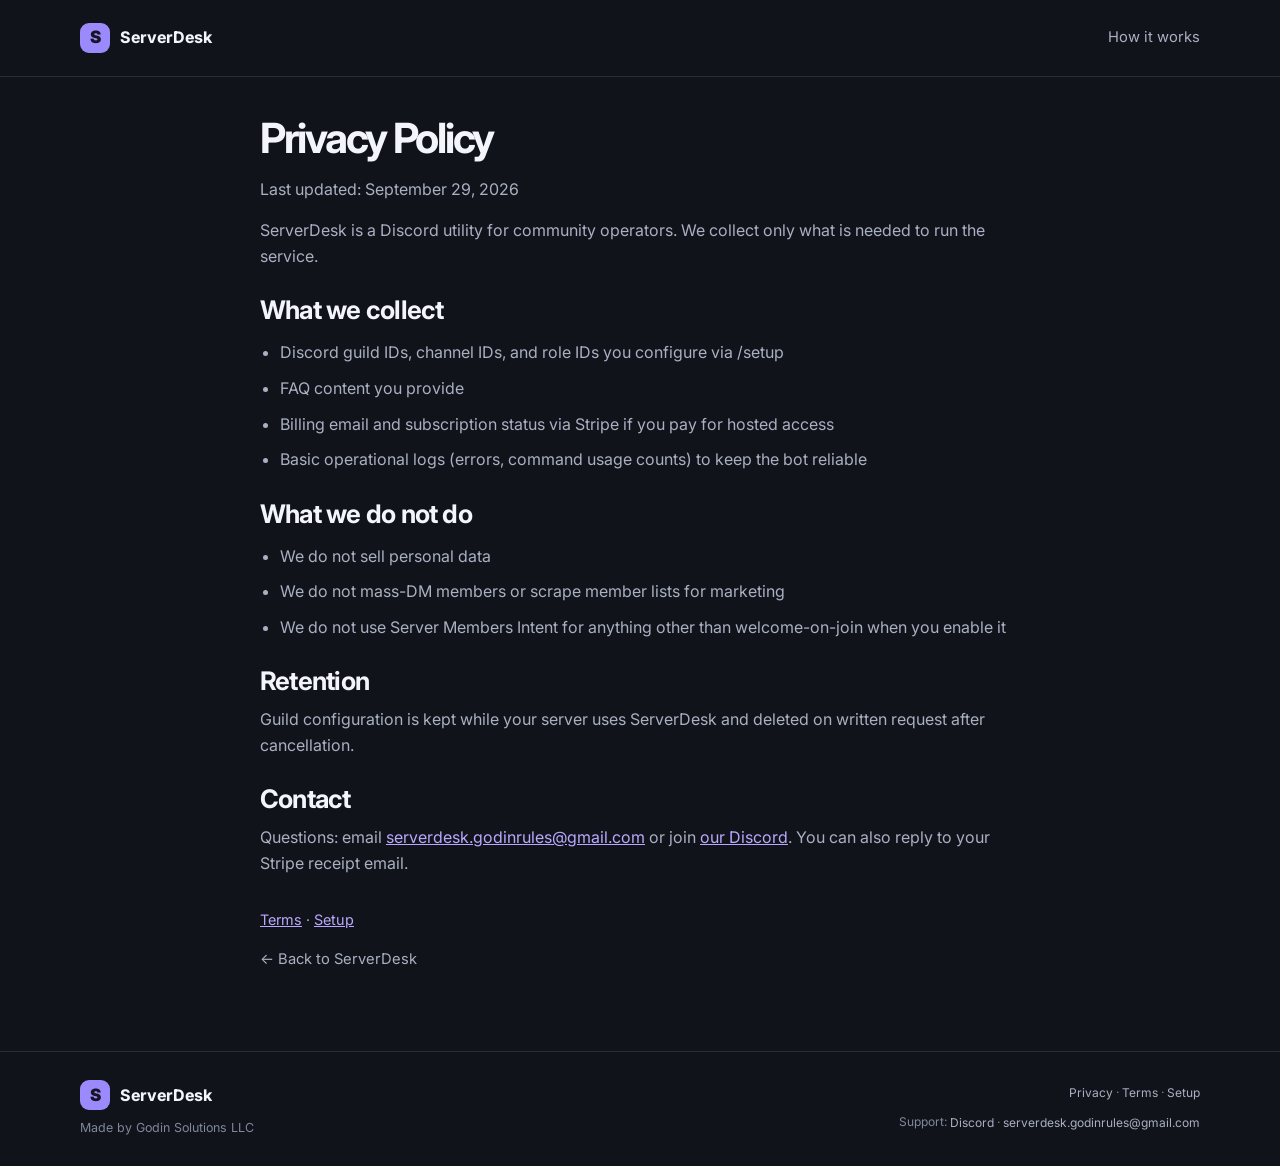
==== commit b0bef0a7: "Recheck #4 polish: caption match, cancel soften, mobile polish - Caption/alt: /faq getting-started o" ====
--- a/privacy.html
+++ b/privacy.html
@@ -6,6 +6,17 @@
   <meta name="description" content="Privacy policy for ServerDesk — Discord utility for paid communities.">
   <title>ServerDesk Privacy Policy</title>
   <link rel="canonical" href="https://serverdesk-landing.onrender.com/privacy">
+  <meta property="og:type" content="website">
+  <meta property="og:url" content="https://serverdesk-landing.onrender.com/privacy">
+  <meta property="og:title" content="ServerDesk Privacy Policy">
+  <meta property="og:description" content="Privacy policy for ServerDesk — Discord utility for paid communities.">
+  <meta property="og:image" content="https://serverdesk-landing.onrender.com/images/og.png">
+  <meta property="og:image:width" content="1200">
+  <meta property="og:image:height" content="630">
+  <meta name="twitter:card" content="summary_large_image">
+  <meta name="twitter:title" content="ServerDesk Privacy Policy">
+  <meta name="twitter:description" content="Privacy policy for ServerDesk — Discord utility for paid communities.">
+  <meta name="twitter:image" content="https://serverdesk-landing.onrender.com/images/og.png">
   <link rel="icon" href="/favicon.ico" sizes="any">
   <link rel="icon" href="/favicon.svg" type="image/svg+xml">
   <link rel="apple-touch-icon" href="/apple-touch-icon.png">
@@ -46,7 +57,7 @@
     <p>Guild configuration is kept while your server uses ServerDesk and deleted on written request after cancellation.</p>
     <h2>Contact</h2>
     <p>Questions: email <a href="mailto:serverdesk.godinrules@gmail.com">serverdesk.godinrules@gmail.com</a> or join <a href="https://discord.gg/J2VJwsP5QP">our Discord</a>. You can also reply to your Stripe receipt email.</p>
-    <p class="page-links">Terms: <a href="/terms">/terms</a> · Setup: <a href="/setup">/setup</a></p>
+    <p class="page-links"><a href="/terms">Terms</a> · <a href="/setup">Setup</a></p>
     <p><a class="text-link" href="/">← Back to ServerDesk</a></p>
   </main>
 
--- a/styles.css
+++ b/styles.css
@@ -60,7 +60,6 @@
 .cta-buy { gap: 10px; text-align: center; }
 
 .product-card { position: relative; margin: 0; padding: 10px; border: 1px solid var(--line); border-radius: 16px; background: var(--surface); box-shadow: 0 25px 80px rgba(0, 0, 0, .24); transform: rotate(1.5deg); }
-.product-card::after { position: absolute; z-index: -1; right: -16px; bottom: -16px; width: 75%; height: 75%; border: 1px solid rgba(155, 138, 251, .14); border-radius: 16px; content: ""; }
 .proof-card { max-width: none; }
 .proof-shot {
   display: block;
@@ -68,12 +67,9 @@
   max-width: 100%;
   height: auto;
   border-radius: 10px;
-  border: 1px solid rgba(155, 138, 251, .28);
-  outline: 1px solid rgba(211, 218, 239, .06);
-  outline-offset: 0;
+  border: 1px solid rgba(155, 138, 251, .22);
   background: transparent;
   object-fit: contain;
-  box-shadow: 0 0 0 1px rgba(155, 138, 251, .08);
 }
 .proof-caption { margin: 12px 6px 4px; color: var(--muted); font-size: .82rem; line-height: 1.45; text-align: left; }
 
@@ -107,7 +103,7 @@
 .per { color: var(--muted); font-size: .82rem; line-height: 1.3; }
 .pricing-cta { display: flex; flex-direction: column; align-items: flex-start; gap: 0; }
 .pricing-cta .fine-print { margin-top: 10px; max-width: 280px; }
-.policy-block { margin-top: 28px; padding: 22px 24px; border: 1px solid var(--line); border-radius: 12px; background: rgba(255,255,255,.02); }
+.policy-block { margin-top: 28px; padding: 22px 24px; border: 1px solid var(--line); border-radius: 16px; background: rgba(255,255,255,.02); }
 .policy-block p { margin: 0 0 10px; color: var(--muted); font-size: .9rem; line-height: 1.55; }
 .policy-block p:last-child { margin-bottom: 0; }
 .policy-block strong { color: var(--text); }
@@ -197,7 +193,6 @@
   .cta-short { display: inline; }
   .cta-buy { width: 100%; }
   .product-card { margin: 0; transform: none; }
-  .product-card::after { display: none; }
   .proof-caption { margin: 10px 2px 2px; }
   .section { padding: 78px 0; }
   .section-heading { margin-bottom: 30px; }
@@ -206,11 +201,11 @@
   .icon { margin-bottom: 20px; }
   .timeline li { grid-template-columns: 1fr; gap: 6px; }
   .pricing-section { padding-top: 0; }
-  .pricing-card { grid-template-columns: 1fr; gap: 24px; padding: 28px; }
+  .pricing-card { grid-template-columns: 1fr; gap: 20px; padding: 28px; }
   .pricing-card .pricing-cta { grid-column: auto; width: 100%; }
   .pricing-cta .button { width: 100%; }
-  .price-block { order: -1; }
   .price { font-size: 2.7rem; }
+  .fine-print { white-space: nowrap; overflow-x: auto; -webkit-overflow-scrolling: touch; }
   .getting-started { padding-top: 28px; }
   .final-cta { padding: 76px 0; }
   .final-cta .cta-buy { width: min(100%, 360px); }
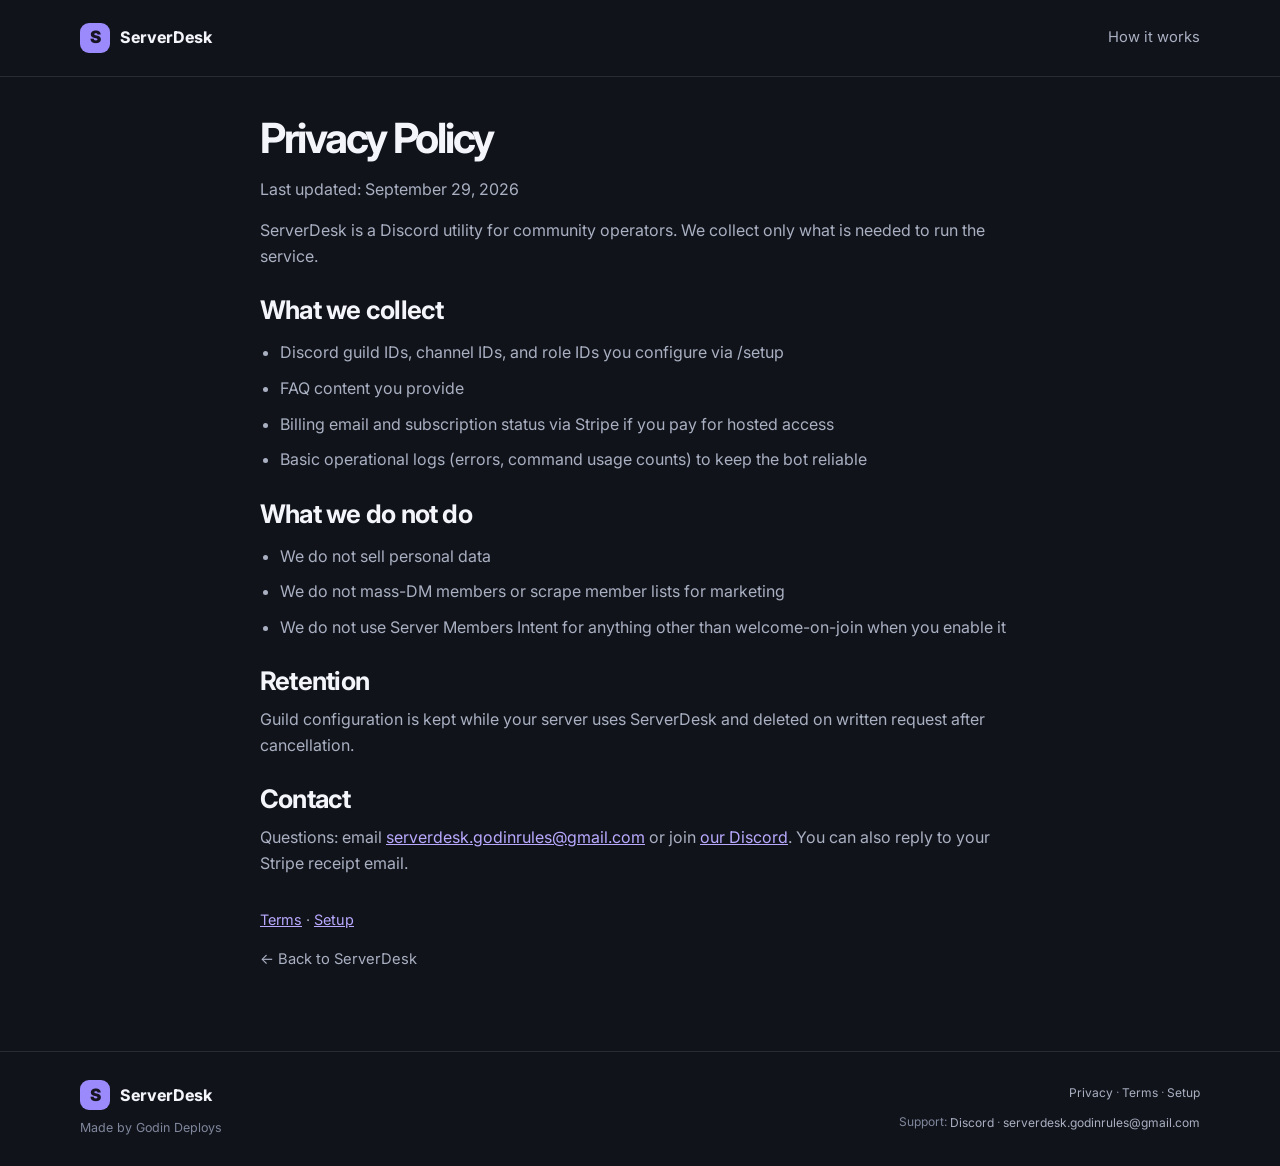
==== commit 41bee966: "Rename public Godin Solutions copy to Godin Deploys Update the footer, home, and terms attribution, " ====
--- a/privacy.html
+++ b/privacy.html
@@ -65,7 +65,7 @@
     <div class="container footer-wrap">
       <div class="footer-brand">
         <div class="brand"><span class="brand-mark" aria-hidden="true">S</span><span>ServerDesk</span></div>
-        <p class="footer-made">Made by Godin Solutions LLC</p>
+        <p class="footer-made">Made by Godin Deploys</p>
       </div>
       <div class="footer-meta">
         <p class="footer-links"><a href="/privacy">Privacy</a> · <a href="/terms">Terms</a> · <a href="/setup">Setup</a></p>
--- a/styles.css
+++ b/styles.css
@@ -35,8 +35,8 @@
 .nav-link, .text-link { color: var(--muted); text-decoration: none; font-size: .92rem; }
 .nav-link:hover, .text-link:hover { color: var(--text); }
 
-.hero { padding: 56px 0 72px; overflow: hidden; }
-.hero-grid { display: grid; grid-template-columns: minmax(0, 1fr) minmax(400px, 1fr); align-items: center; gap: 56px; }
+.hero { padding: 48px 0 36px; overflow: hidden; }
+.hero-grid { display: grid; grid-template-columns: 1fr; align-items: start; gap: 28px; }
 .eyebrow { margin: 0 0 14px; color: var(--purple-bright); font-size: .76rem; font-weight: 800; letter-spacing: .12em; text-transform: uppercase; }
 .status-dot { display: inline-block; width: 7px; height: 7px; margin: 0 8px 1px 0; border-radius: 50%; background: var(--green); box-shadow: 0 0 0 4px rgba(126, 217, 186, .1); }
 h1, h2, h3, p { margin-top: 0; }
@@ -52,34 +52,64 @@
 .button-primary:hover { background: var(--purple-bright); }
 .button-light { background: var(--text); color: #171424; }
 .button-light:hover { background: white; }
-.fine-print { margin: 14px 0 0; color: var(--subtle); font-size: .8rem; }
+.fine-print {
+  display: flex;
+  flex-wrap: wrap;
+  align-items: baseline;
+  column-gap: 0;
+  row-gap: 4px;
+  margin: 14px 0 0;
+  color: var(--subtle);
+  font-size: .8rem;
+}
+.fine-print > span { white-space: nowrap; }
+.fine-print > span:not(:last-child)::after {
+  content: "·";
+  margin: 0 .55em;
+  color: var(--subtle);
+}
 
 /* Mobile CTA short label */
 .cta-short { display: none; }
 .cta-full { display: inline; }
 .cta-buy { gap: 10px; text-align: center; }
 
-.product-card { position: relative; margin: 0; padding: 10px; border: 1px solid var(--line); border-radius: 16px; background: var(--surface); box-shadow: 0 25px 80px rgba(0, 0, 0, .24); transform: rotate(1.5deg); }
-.proof-card { max-width: none; }
+.proof-pair {
+  display: grid;
+  grid-template-columns: 1fr;
+  align-items: start;
+  justify-items: start;
+  gap: 20px;
+  width: min(100%, 888px);
+}
+.proof-panel { margin: 0; max-width: 100%; }
 .proof-shot {
   display: block;
-  width: 100%;
+  width: auto;
   max-width: 100%;
   height: auto;
   border-radius: 10px;
-  border: 1px solid rgba(155, 138, 251, .22);
   background: transparent;
-  object-fit: contain;
-}
-.proof-caption { margin: 12px 6px 4px; color: var(--muted); font-size: .82rem; line-height: 1.45; text-align: left; }
+  box-shadow: 0 22px 60px rgba(0, 0, 0, .28);
+}
+.proof-caption {
+  margin: 8px 2px 0;
+  color: var(--muted);
+  font-size: .82rem;
+  font-weight: 600;
+  letter-spacing: .01em;
+  line-height: 1.3;
+  text-align: left;
+}
 
 .section { padding: 112px 0; }
+#how-it-works.section { padding-bottom: 28px; }
 .section-soft { background: var(--bg-soft); }
 .section-heading { max-width: 650px; margin-bottom: 46px; }
 .section-heading > p:last-child, .section-intro { color: var(--muted); font-size: 1.05rem; }
 .feature-grid { display: grid; grid-template-columns: repeat(4, 1fr); gap: 16px; }
 .feature-card { padding: 24px; border: 1px solid var(--line); border-radius: 13px; background: rgba(255, 255, 255, .018); }
-.feature-card p { margin-bottom: 0; color: var(--muted); font-size: .92rem; line-height: 1.65; }
+.feature-card p { margin-bottom: 0; color: #cbd5e1; font-size: .92rem; line-height: 1.65; }
 .icon { display: grid; place-items: center; width: 38px; height: 38px; margin-bottom: 28px; border-radius: 10px; background: rgba(155, 138, 251, .13); color: var(--purple-bright); font-weight: 800; }
 .icon-faq { font-family: Georgia, serif; font-size: 1.3rem; }
 .icon-ask { color: var(--blue); background: rgba(126, 172, 255, .12); }
@@ -89,12 +119,12 @@
 
 /* Checkout timeline */
 .timeline { margin: 0; padding: 0; list-style: none; }
-.timeline li { display: grid; grid-template-columns: 120px 1fr; gap: 22px; padding: 20px 0; border-bottom: 1px solid var(--line); align-items: start; }
+.timeline li { display: grid; grid-template-columns: 120px 1fr; gap: 16px; padding: 10px 0; border-bottom: 1px solid var(--line); align-items: start; }
 .timeline-when { color: var(--purple-bright); font-family: ui-monospace, monospace; font-size: .78rem; font-weight: 700; letter-spacing: .02em; padding-top: 3px; }
 .timeline strong { display: block; font-size: .97rem; margin-bottom: 4px; }
 .timeline p { margin: 0; color: var(--muted); font-size: .88rem; }
 
-.pricing-section { padding-top: 0; }
+.pricing-section { padding-top: 0; padding-bottom: 28px; }
 .pricing-card { display: grid; grid-template-columns: 1fr auto auto; align-items: center; gap: 42px; padding: 40px; border: 1px solid rgba(155, 138, 251, .4); border-radius: 16px; background: linear-gradient(120deg, rgba(155, 138, 251, .11), rgba(255, 255, 255, .025)); }
 .pricing-card h2 { margin-bottom: 8px; }
 .pricing-description { margin: 0; color: var(--muted); font-size: .93rem; }
@@ -102,7 +132,8 @@
 .price { font-size: 3rem; font-weight: 800; letter-spacing: -.06em; }
 .per { color: var(--muted); font-size: .82rem; line-height: 1.3; }
 .pricing-cta { display: flex; flex-direction: column; align-items: flex-start; gap: 0; }
-.pricing-cta .fine-print { margin-top: 10px; max-width: 280px; }
+.pricing-cta .fine-print { margin-top: 10px; max-width: none; color: #cbd5e1; }
+.pricing-cta .fine-print > span:not(:last-child)::after { color: #cbd5e1; }
 .policy-block { margin-top: 28px; padding: 22px 24px; border: 1px solid var(--line); border-radius: 16px; background: rgba(255,255,255,.02); }
 .policy-block p { margin: 0 0 10px; color: var(--muted); font-size: .9rem; line-height: 1.55; }
 .policy-block p:last-child { margin-bottom: 0; }
@@ -113,9 +144,12 @@
 .support-line a { color: var(--muted); text-decoration: underline; text-underline-offset: 2px; }
 .support-line a:hover { color: var(--text); }
 
-.getting-started { padding-top: 40px; }
-.steps { margin: 0 0 30px; padding: 0; list-style: none; }
-.steps li { display: flex; gap: 22px; padding: 19px 0; border-bottom: 1px solid var(--line); }
+.getting-started { padding: 20px 0 32px; }
+#timeline.section { padding: 28px 0 32px; }
+#timeline .section-heading,
+#get-started .section-heading { margin-bottom: 18px; }
+.steps { margin: 0 0 16px; padding: 0; list-style: none; }
+.steps li { display: flex; gap: 16px; padding: 10px 0; border-bottom: 1px solid var(--line); }
 .steps li > span { color: var(--purple-bright); font-family: ui-monospace, monospace; font-size: .8rem; }
 .steps strong { font-size: .97rem; }
 .steps p { margin: 3px 0 0; color: var(--muted); font-size: .88rem; }
@@ -173,7 +207,7 @@
 .setup-buy { margin: 24px 0 8px; }
 
 @media (max-width: 900px) {
-  .hero-grid { gap: 40px; grid-template-columns: minmax(0, 1fr) minmax(320px, 1fr); }
+  .hero-grid { gap: 24px; }
   .feature-grid { grid-template-columns: repeat(2, 1fr); }
   .pricing-card { grid-template-columns: 1fr auto; }
   .pricing-card .pricing-cta { grid-column: 1 / -1; }
@@ -183,30 +217,44 @@
   .container { width: min(100% - 32px, var(--max-width)); }
   .nav-wrap { min-height: 66px; }
   .nav-link { display: none; }
-  .hero { padding: 40px 0 56px; }
-  .hero-grid { display: block; }
-  .hero-copy { margin-bottom: 36px; }
+  .hero { padding: 36px 0 28px; }
+  .hero-grid { gap: 22px; }
+  .hero-copy { margin-bottom: 0; }
   h1 { font-size: clamp(2.1rem, 11vw, 3rem); }
   .lede { font-size: 1.02rem; margin-bottom: 20px; }
   .hero-actions { align-items: stretch; flex-direction: column; gap: 14px; }
   .cta-full { display: none; }
   .cta-short { display: inline; }
-  .cta-buy { width: 100%; }
-  .product-card { margin: 0; transform: none; }
-  .proof-caption { margin: 10px 2px 2px; }
+  .cta-buy {
+    width: 100%;
+    min-height: 48px;
+    padding: 12px 14px;
+    gap: 8px;
+    white-space: nowrap;
+    font-size: .95rem;
+  }
+  .proof-shot { box-shadow: 0 16px 40px rgba(0, 0, 0, .28); }
+  .proof-pair { gap: 16px; }
+  .proof-caption { margin: 6px 2px 0; }
+  .fine-print { justify-content: flex-start; }
+  .final-cta .fine-print { justify-content: center; }
+  .pricing-cta .fine-print { white-space: normal; }
+  .fine-print { font-size: .85rem; }
+  .fine-print > span { white-space: normal; }
   .section { padding: 78px 0; }
   .section-heading { margin-bottom: 30px; }
   .feature-grid { grid-template-columns: 1fr; gap: 34px; }
   .feature-card { padding: 22px; }
   .icon { margin-bottom: 20px; }
   .timeline li { grid-template-columns: 1fr; gap: 6px; }
-  .pricing-section { padding-top: 0; }
+  #how-it-works.section { padding-bottom: 24px; }
+  .pricing-section { padding-top: 0; padding-bottom: 20px; }
   .pricing-card { grid-template-columns: 1fr; gap: 20px; padding: 28px; }
   .pricing-card .pricing-cta { grid-column: auto; width: 100%; }
   .pricing-cta .button { width: 100%; }
   .price { font-size: 2.7rem; }
-  .fine-print { white-space: nowrap; overflow-x: auto; -webkit-overflow-scrolling: touch; }
-  .getting-started { padding-top: 28px; }
+  #timeline.section { padding: 24px 0 20px; }
+  .getting-started { padding: 12px 0 24px; }
   .final-cta { padding: 76px 0; }
   .final-cta .cta-buy { width: min(100%, 360px); }
   .footer-wrap { align-items: flex-start; flex-direction: column; justify-content: center; gap: 18px; padding: 8px 0; }
@@ -216,3 +264,5 @@
   .page-content h2 { font-size: 1.2rem; margin-top: 24px; }
   .setup-cmd code, .page-content pre code { font-size: .78rem; }
 }
+
+.pricing-pay { margin: 10px 0 0; font-size: .85rem; color: #cbd5e1; line-height: 1.5; overflow-wrap: anywhere; }
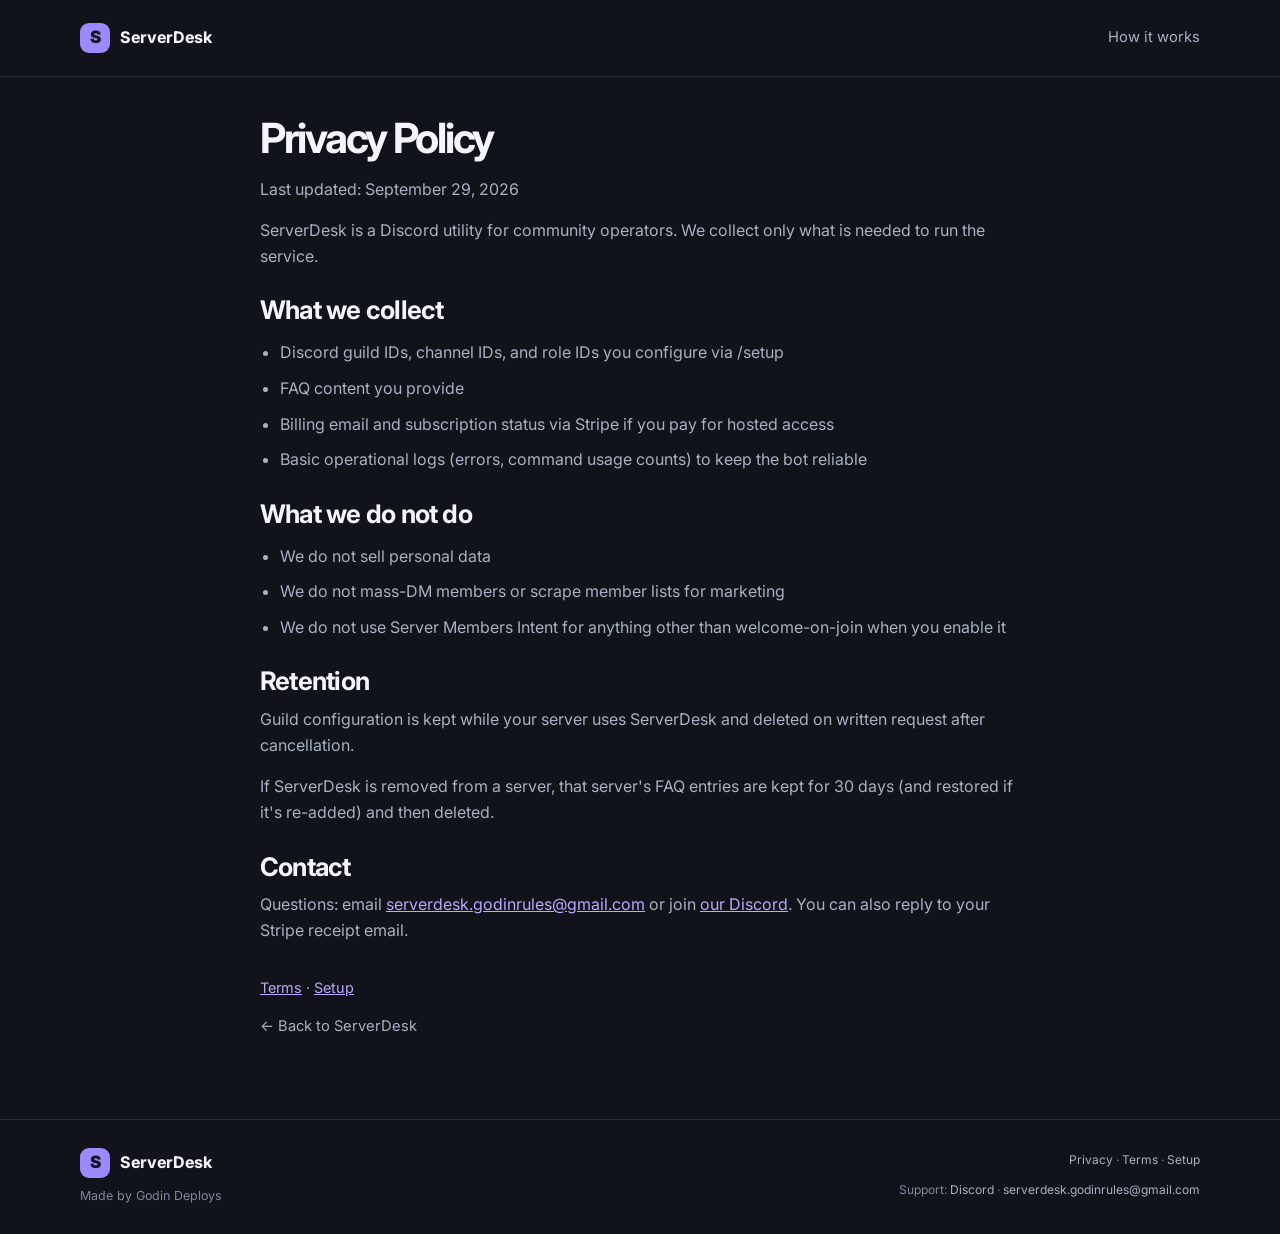
==== commit 25aef5fd: "Note that removed servers' FAQ entries are kept for 30 days. Add one retention sentence to the priva" ====
--- a/privacy.html
+++ b/privacy.html
@@ -55,6 +55,7 @@
     </ul>
     <h2>Retention</h2>
     <p>Guild configuration is kept while your server uses ServerDesk and deleted on written request after cancellation.</p>
+    <p>If ServerDesk is removed from a server, that server's FAQ entries are kept for 30 days (and restored if it's re-added) and then deleted.</p>
     <h2>Contact</h2>
     <p>Questions: email <a href="mailto:serverdesk.godinrules@gmail.com">serverdesk.godinrules@gmail.com</a> or join <a href="https://discord.gg/J2VJwsP5QP">our Discord</a>. You can also reply to your Stripe receipt email.</p>
     <p class="page-links"><a href="/terms">Terms</a> · <a href="/setup">Setup</a></p>
